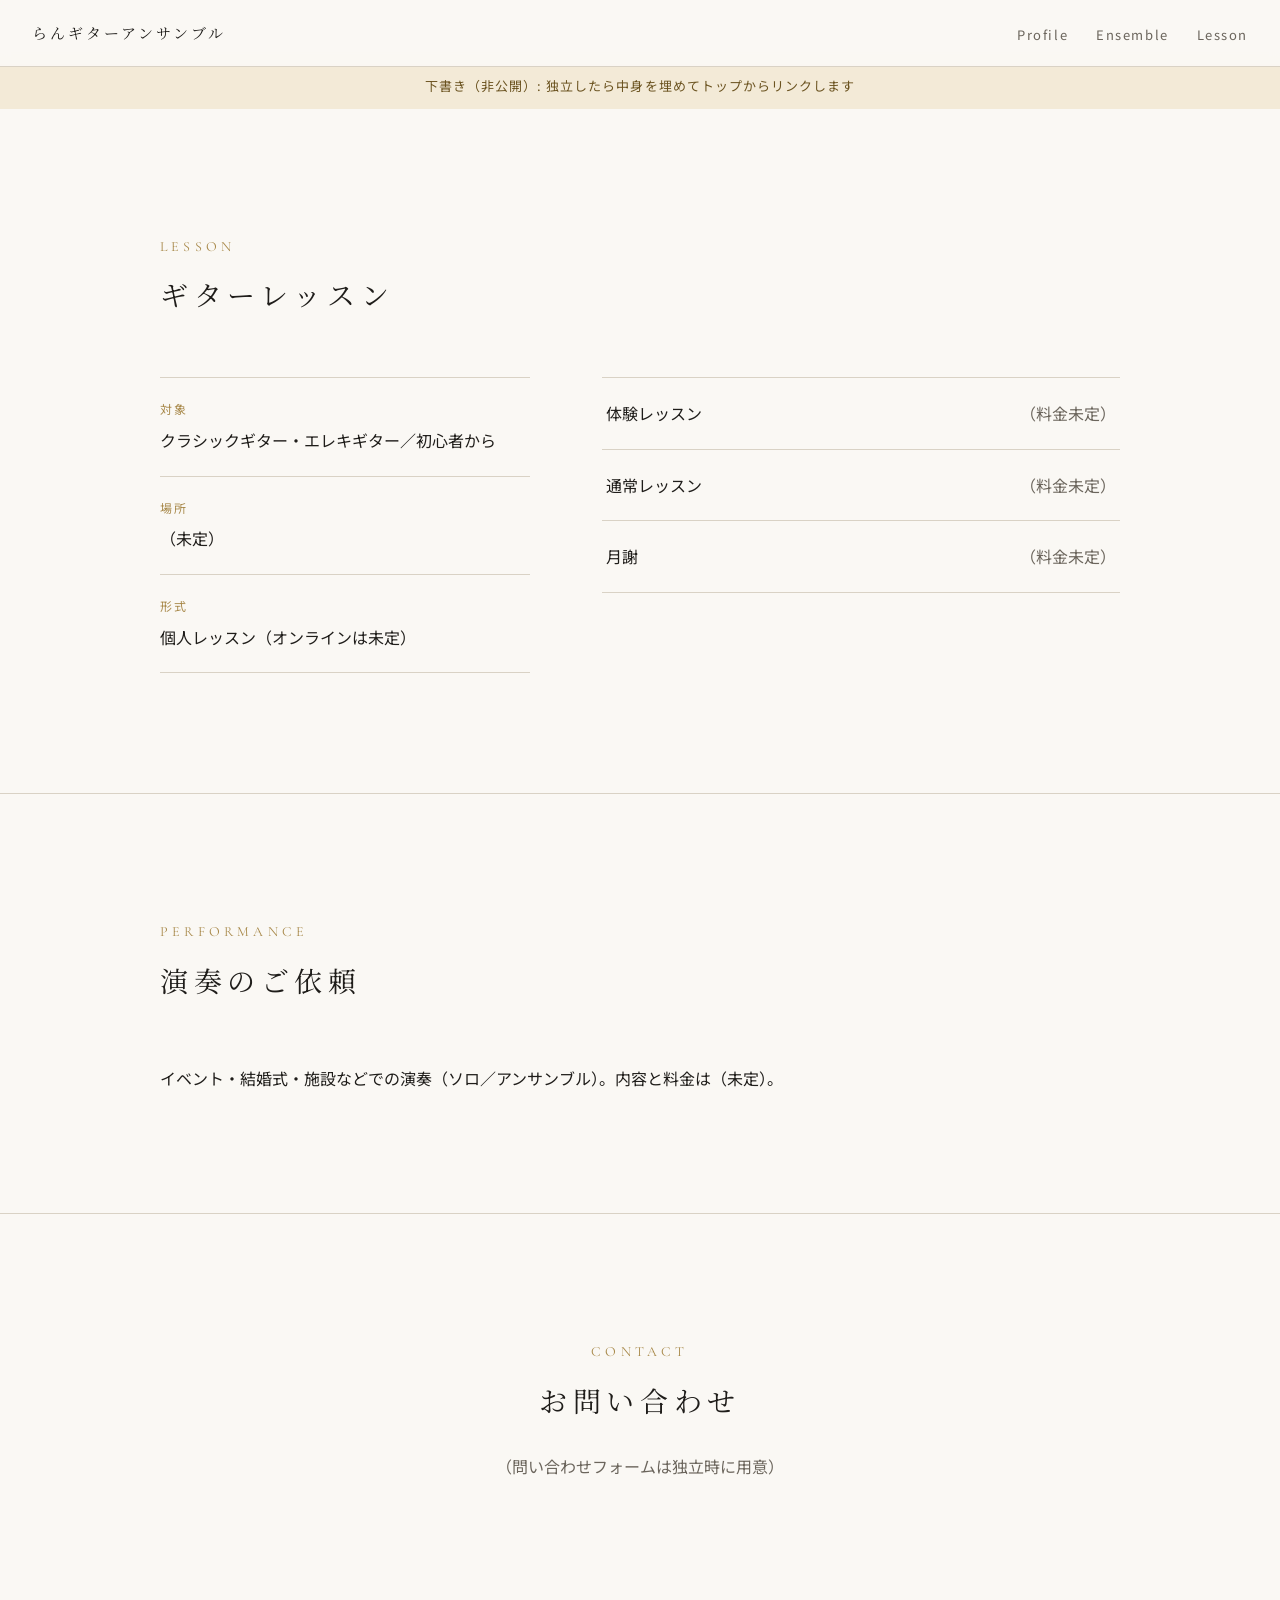
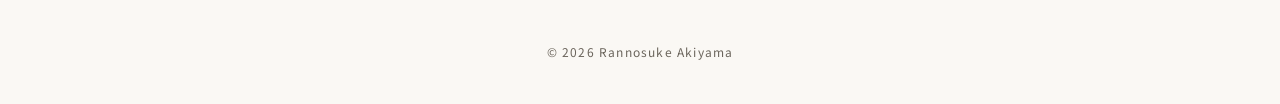
==== lesson.html @ 44795d64 "Add files via upload" ====
<!doctype html>
<html lang="ja">
<head>
<meta charset="utf-8">
<meta name="viewport" content="width=device-width, initial-scale=1">
<title>レッスン | 秋山嵐之輔</title>
<meta name="description" content="ギタリスト秋山嵐之輔の公式サイト。クラシックギター、ギターアンサンブル「ランギターアンサンブル」の活動を紹介しています。">
<link rel="preconnect" href="https://fonts.googleapis.com">
<link rel="preconnect" href="https://fonts.gstatic.com" crossorigin>
<link href="https://fonts.googleapis.com/css2?family=Noto+Serif+JP:wght@400;600&family=Noto+Sans+JP:wght@400;500&family=Cormorant+Garamond:wght@400;500&display=swap" rel="stylesheet">
<style>
  :root{
    --bg:#faf8f4; --ink:#1f1d1a; --sub:#6b655c; --line:#d9d2c5; --gold:#a8894a;
    --dark:#14120f; --dark-ink:#f1ece3;
  }
  *{box-sizing:border-box;margin:0;padding:0}
  html{scroll-behavior:smooth}
  body{background:var(--bg);color:var(--ink);font-family:"Noto Sans JP",sans-serif;font-size:16px;line-height:1.9;-webkit-font-smoothing:antialiased}
  img{display:block;max-width:100%}
  a{color:inherit}

  header{position:fixed;top:0;left:0;right:0;z-index:10;display:flex;justify-content:space-between;align-items:center;padding:18px 32px;background:rgba(250,248,244,.92);backdrop-filter:blur(6px);border-bottom:1px solid var(--line)}
  .logo{font-family:"Noto Serif JP",serif;font-size:15px;letter-spacing:.2em;text-decoration:none}
  nav a{font-size:13px;letter-spacing:.12em;text-decoration:none;color:var(--sub);margin-left:28px}
  nav a:hover{color:var(--ink)}

  .hero{display:grid;grid-template-columns:1fr 1fr;min-height:100vh;padding-top:64px}
  .hero-img{background:url(img/classical.jpg) center 30%/cover no-repeat}
  .hero-text{display:flex;flex-direction:column;justify-content:center;padding:64px 8vw}
  .en{font-family:"Cormorant Garamond",serif;letter-spacing:.3em;color:var(--gold);font-size:14px;text-transform:uppercase}
  .hero h1{font-family:"Noto Serif JP",serif;font-weight:600;font-size:clamp(34px,4.4vw,56px);letter-spacing:.14em;line-height:1.4;margin:18px 0 6px}
  .hero .roman{font-family:"Cormorant Garamond",serif;font-size:20px;letter-spacing:.18em;color:var(--sub)}
  .hero .rule{width:48px;height:1px;background:var(--gold);margin:36px 0}
  .hero p.lead{color:var(--sub);font-size:15px}

  section{padding:120px 8vw}
  .head{margin-bottom:56px}
  .head h2{font-family:"Noto Serif JP",serif;font-weight:400;font-size:28px;letter-spacing:.2em;margin-top:8px}
  .wrap{max-width:960px;margin:0 auto}

  .profile-grid{display:grid;grid-template-columns:1fr 1.4fr;gap:72px;align-items:start}
  .profile-grid dl{border-top:1px solid var(--line)}
  .profile-grid dt{font-size:12px;letter-spacing:.15em;color:var(--gold);padding-top:20px}
  .profile-grid dd{padding:4px 0 20px;border-bottom:1px solid var(--line)}
  .profile-text p+p{margin-top:1.2em}

  .live{background:var(--dark);color:var(--dark-ink);padding:0;display:grid;grid-template-columns:1.5fr 1fr}
  .live img{width:100%;height:100%;object-fit:cover;min-height:420px}
  .live .txt{padding:96px 6vw;display:flex;flex-direction:column;justify-content:center}
  .live h2{font-family:"Noto Serif JP",serif;font-weight:400;font-size:28px;letter-spacing:.2em;margin:8px 0 28px}
  .live p{color:#bdb5a8;font-size:15px}

  .ens-grid{display:grid;grid-template-columns:1fr 1fr;gap:72px}
  .ens-grid h3{font-family:"Noto Serif JP",serif;font-weight:600;font-size:22px;letter-spacing:.1em;margin-bottom:20px}
  .links{list-style:none;border-top:1px solid var(--line)}
  .links li{border-bottom:1px solid var(--line)}
  .links a{display:flex;justify-content:space-between;align-items:center;padding:20px 4px;text-decoration:none}
  .links a span:first-child{font-family:"Cormorant Garamond",serif;font-size:22px;letter-spacing:.08em}
  .links a span:last-child{font-size:13px;color:var(--sub)}
  .links a:hover span:first-child{color:var(--gold)}

  .contact{text-align:center;border-top:1px solid var(--line)}
  .contact p{color:var(--sub)}
  .contact a.btn{display:inline-block;margin-top:32px;padding:14px 40px;border:1px solid var(--ink);text-decoration:none;letter-spacing:.15em;font-size:14px}
  .contact a.btn:hover{background:var(--ink);color:var(--bg)}

  footer{padding:40px 8vw;text-align:center;font-size:12px;color:var(--sub);letter-spacing:.1em}

  @media (max-width:820px){
    header{padding:14px 16px}
    nav a{margin-left:14px;font-size:12px}
    .hero{grid-template-columns:1fr;min-height:auto}
    .hero-img{height:72vh}
    .hero-text{padding:48px 16px 24px}
    section{padding:80px 16px}
    .profile-grid,.ens-grid{grid-template-columns:1fr;gap:40px}
    .live{grid-template-columns:1fr}
    .live img{min-height:0;height:auto}
    .live .txt{padding:56px 16px}
  }
  @media (max-width:420px){ nav a:nth-child(3){display:none} }
</style>
<meta name="robots" content="noindex,nofollow">
<style>.draft{background:#f3ead7;color:#6b5320;text-align:center;font-size:13px;padding:10px 16px;margin-top:64px;letter-spacing:.08em}
.price{border-top:1px solid var(--line)}.price div{display:flex;justify-content:space-between;padding:20px 4px;border-bottom:1px solid var(--line)}
.price span:last-child{color:var(--sub)}</style>
</head>
<body>
<header><a class="logo" href="index.html">らんギターアンサンブル</a><nav><a href="index.html#profile">Profile</a><a href="index.html#ensemble">Ensemble</a><a href="lesson.html">Lesson</a></nav></header>
<div class="draft">下書き（非公開）: 独立したら中身を埋めてトップからリンクします</div>
<main>
<section><div class="wrap">
<div class="head"><span class="en">Lesson</span><h2>ギターレッスン</h2></div>
<div class="profile-grid">
<dl><dt>対象</dt><dd>クラシックギター・エレキギター／初心者から</dd><dt>場所</dt><dd>（未定）</dd><dt>形式</dt><dd>個人レッスン（オンラインは未定）</dd></dl>
<div class="price"><div><span>体験レッスン</span><span>（料金未定）</span></div><div><span>通常レッスン</span><span>（料金未定）</span></div><div><span>月謝</span><span>（料金未定）</span></div></div>
</div></div></section>
<section style="border-top:1px solid var(--line)"><div class="wrap">
<div class="head"><span class="en">Performance</span><h2>演奏のご依頼</h2></div>
<p>イベント・結婚式・施設などでの演奏（ソロ／アンサンブル）。内容と料金は（未定）。</p>
</div></section>
<section id="contact" class="contact"><span class="en">Contact</span>
<h2 style="font-family:'Noto Serif JP',serif;font-weight:400;font-size:28px;letter-spacing:.2em;margin:8px 0 24px">お問い合わせ</h2>
<p>（問い合わせフォームは独立時に用意）</p></section>
</main>
<footer>&copy; 2026 Rannosuke Akiyama</footer>
</body></html>
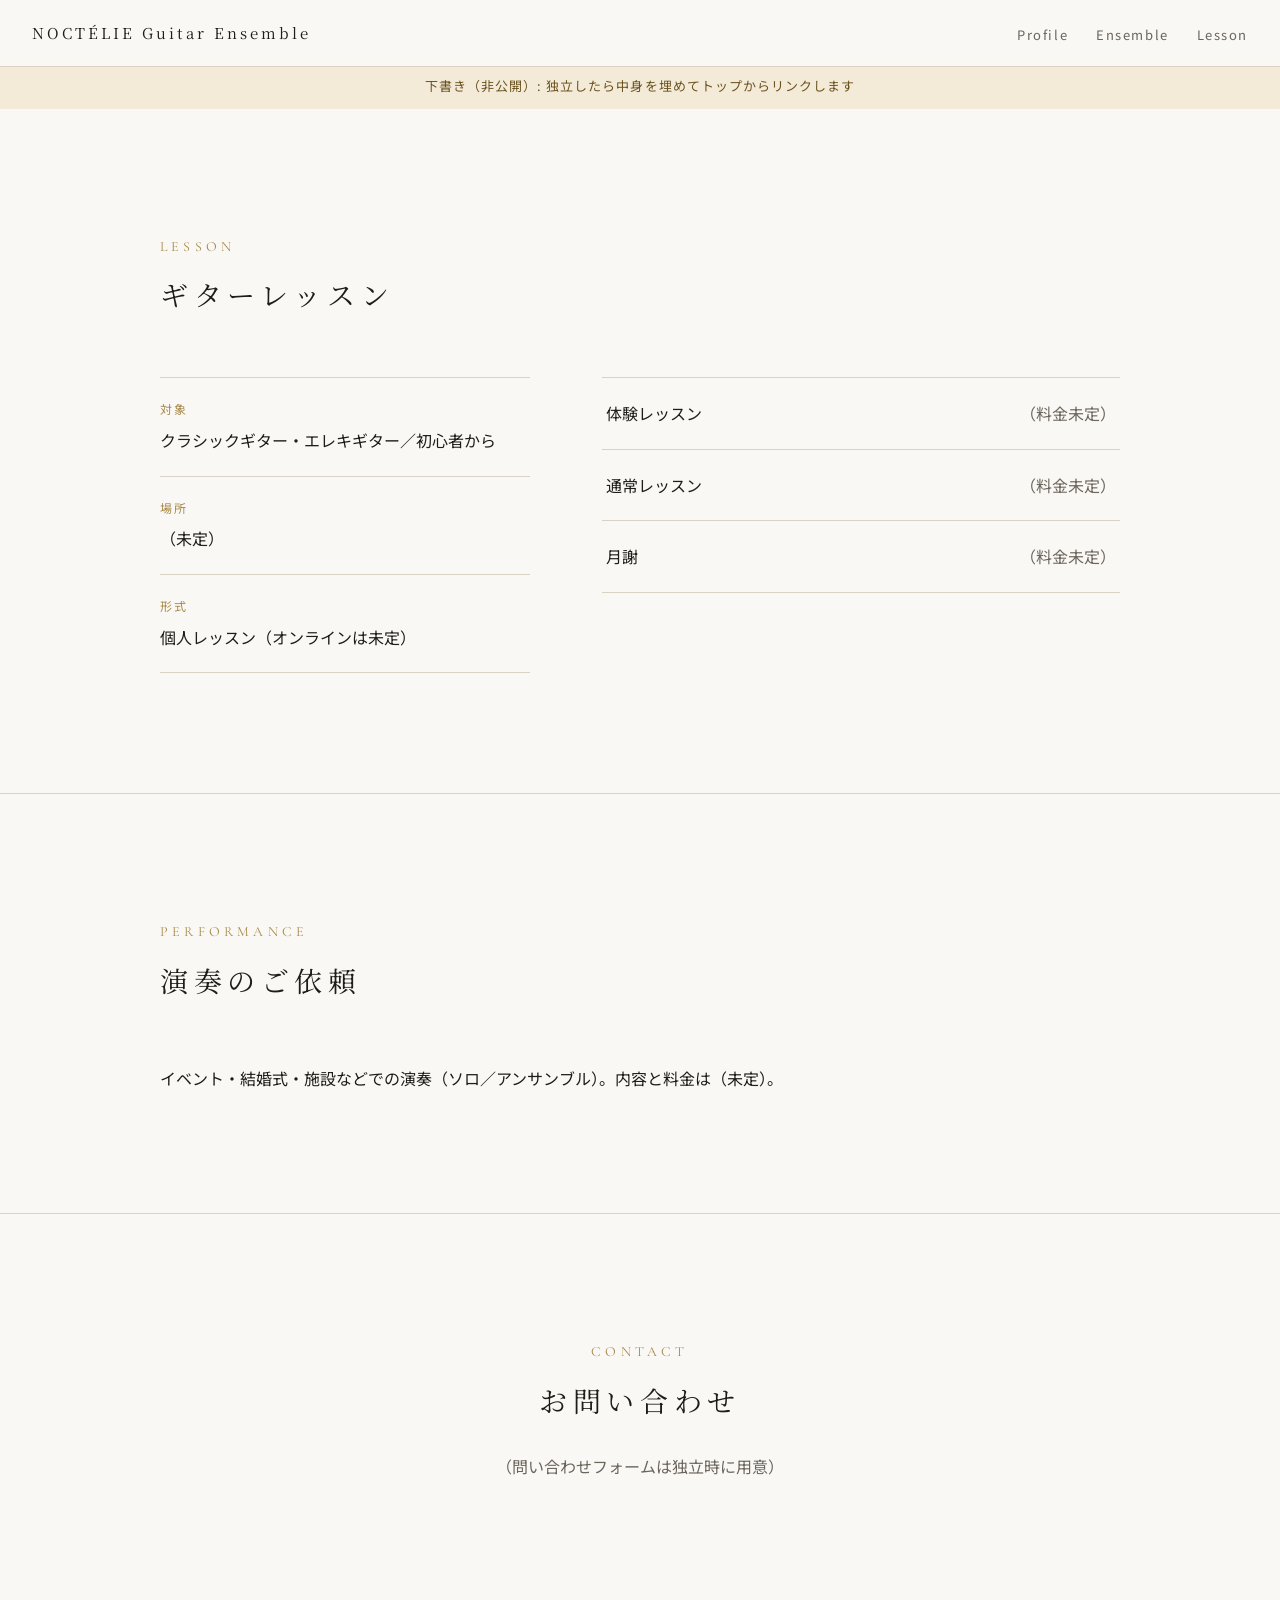
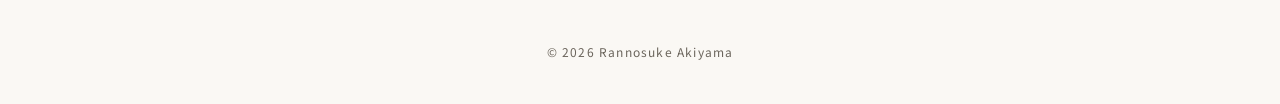
==== commit e7ce2737: "Noctelie: new logo, members, starry sky" ====
--- a/lesson.html
+++ b/lesson.html
@@ -86,7 +86,7 @@
 .price span:last-child{color:var(--sub)}</style>
 </head>
 <body>
-<header><a class="logo" href="index.html">らんギターアンサンブル</a><nav><a href="index.html#profile">Profile</a><a href="index.html#ensemble">Ensemble</a><a href="lesson.html">Lesson</a></nav></header>
+<header><a class="logo" href="index.html">NOCTÉLIE Guitar Ensemble</a><nav><a href="index.html#profile">Profile</a><a href="index.html#ensemble">Ensemble</a><a href="lesson.html">Lesson</a></nav></header>
 <div class="draft">下書き（非公開）: 独立したら中身を埋めてトップからリンクします</div>
 <main>
 <section><div class="wrap">
